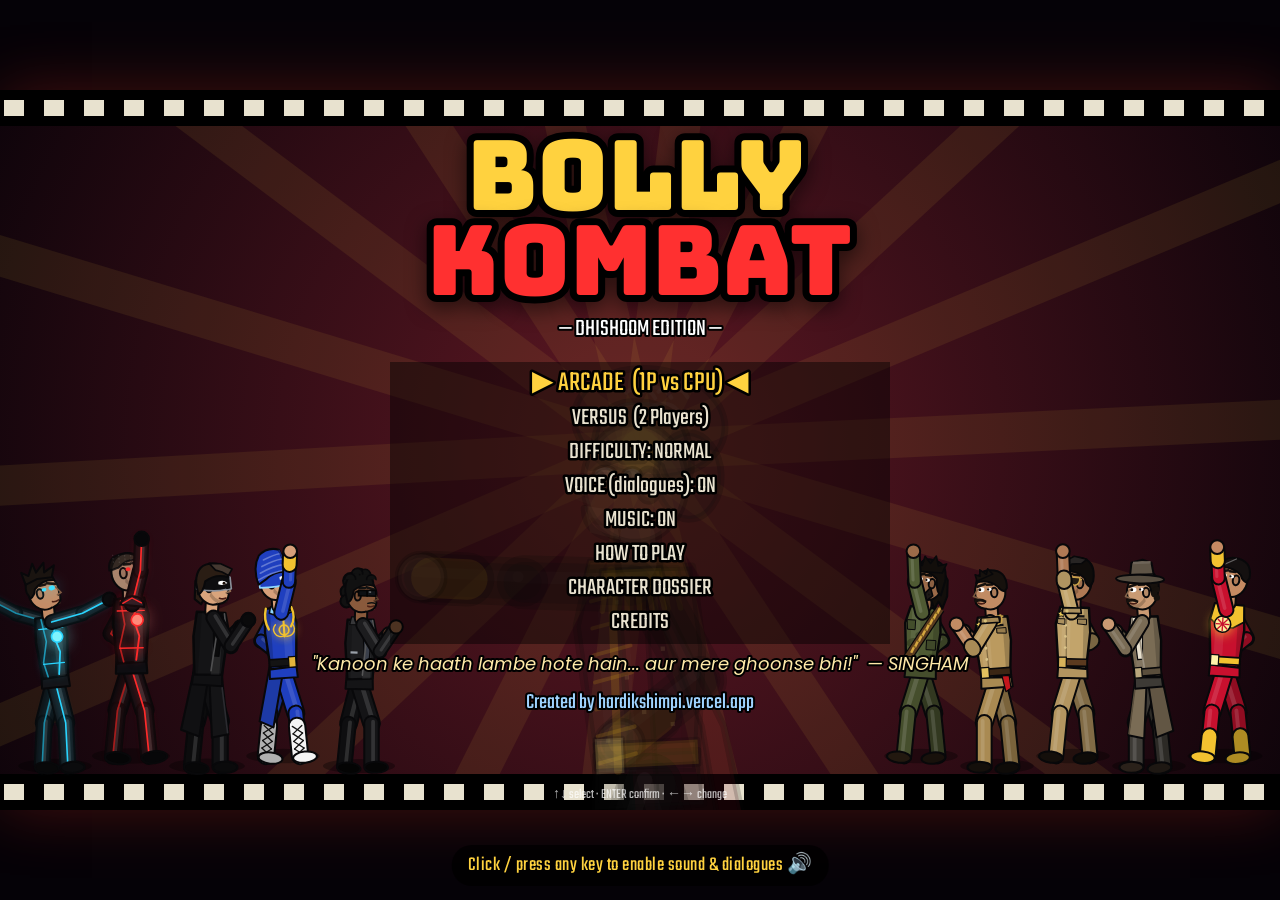
==== index.html @ a2e440c6 "Bolly Kombat: Bollywood superhero fighting game Mortal Kombat-style browser fighter (HTML5 Canvas, n" ====
<!doctype html>
<html lang="en">
<head>
  <meta charset="utf-8">
  <meta name="viewport" content="width=device-width, initial-scale=1">
  <title>Bolly Kombat — Dhishoom Edition</title>
  <link rel="preconnect" href="https://fonts.googleapis.com">
  <link rel="preconnect" href="https://fonts.gstatic.com" crossorigin>
  <link href="https://fonts.googleapis.com/css2?family=Bungee&family=Poppins:ital,wght@0,400;0,600;1,400;1,600&family=Teko:wght@500;600&display=swap" rel="stylesheet">
  <link rel="stylesheet" href="css/style.css">
</head>
<body>
  <canvas id="game" width="1280" height="720" tabindex="0"></canvas>
  <div id="hint">Click / press any key to enable sound &amp; dialogues 🔊</div>
  <script src="data/characters.js"></script>
  <script src="js/audio.js"></script>
  <script src="js/render.js"></script>
  <script src="js/game.js"></script>
  <script>
    const hint = document.getElementById('hint');
    const off = () => { hint.style.opacity = 0; setTimeout(() => hint.remove(), 600); removeEventListener('keydown', off); removeEventListener('pointerdown', off); };
    addEventListener('keydown', off); addEventListener('pointerdown', off);
    document.getElementById('game').focus();
  </script>
</body>
</html>
---- css/style.css ----
html, body {
  margin: 0;
  height: 100%;
  background: #050207;
  overflow: hidden;
}
body {
  display: flex;
  align-items: center;
  justify-content: center;
  font-family: "Teko", Arial, sans-serif;
}
#game {
  display: block;
  background: #000;
  image-rendering: auto;
  outline: none;
  box-shadow: 0 0 60px rgba(255, 60, 40, 0.25);
}
#hint {
  position: fixed;
  bottom: 14px;
  left: 50%;
  transform: translateX(-50%);
  padding: 6px 16px;
  border-radius: 20px;
  background: rgba(0, 0, 0, 0.75);
  color: #ffd23f;
  font-size: 20px;
  letter-spacing: 0.5px;
  pointer-events: none;
  transition: opacity 0.6s;
  white-space: nowrap;
}
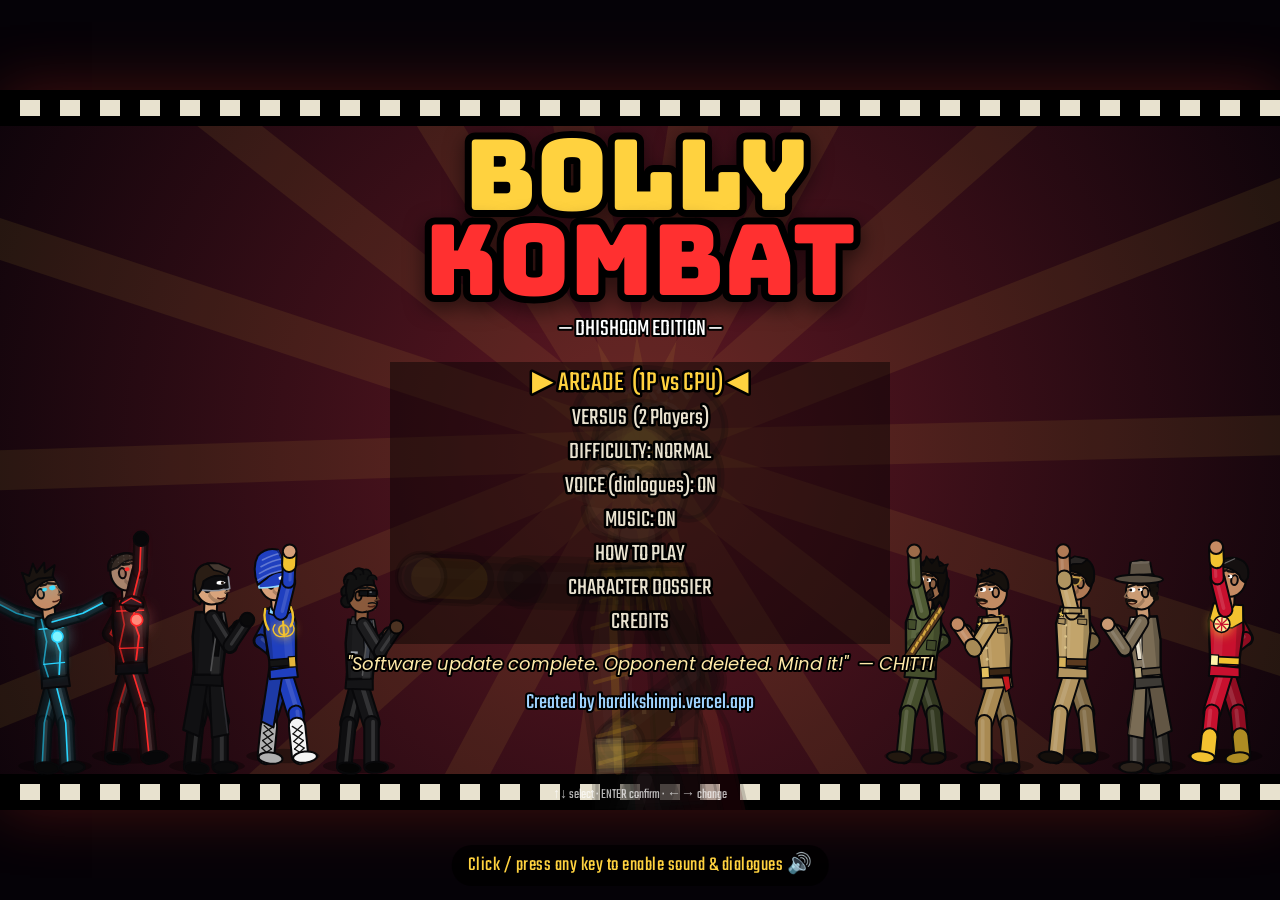
==== commit 7f7c4f31: "Add favicon, app icons and web manifest Co-Authored-By: Claude Opus 5.5 <noreply@anthropic.com>" ====
--- a/index.html
+++ b/index.html
@@ -4,6 +4,12 @@
   <meta charset="utf-8">
   <meta name="viewport" content="width=device-width, initial-scale=1">
   <title>Bolly Kombat — Dhishoom Edition</title>
+  <link rel="icon" href="favicon.svg" type="image/svg+xml">
+  <link rel="icon" href="icons/icon-32.png" type="image/png" sizes="32x32">
+  <link rel="icon" href="favicon.ico" sizes="any">
+  <link rel="apple-touch-icon" href="icons/apple-touch-icon.png">
+  <link rel="manifest" href="site.webmanifest">
+  <meta name="theme-color" content="#c8162a">
   <link rel="preconnect" href="https://fonts.googleapis.com">
   <link rel="preconnect" href="https://fonts.gstatic.com" crossorigin>
   <link href="https://fonts.googleapis.com/css2?family=Bungee&family=Poppins:ital,wght@0,400;0,600;1,400;1,600&family=Teko:wght@500;600&display=swap" rel="stylesheet">
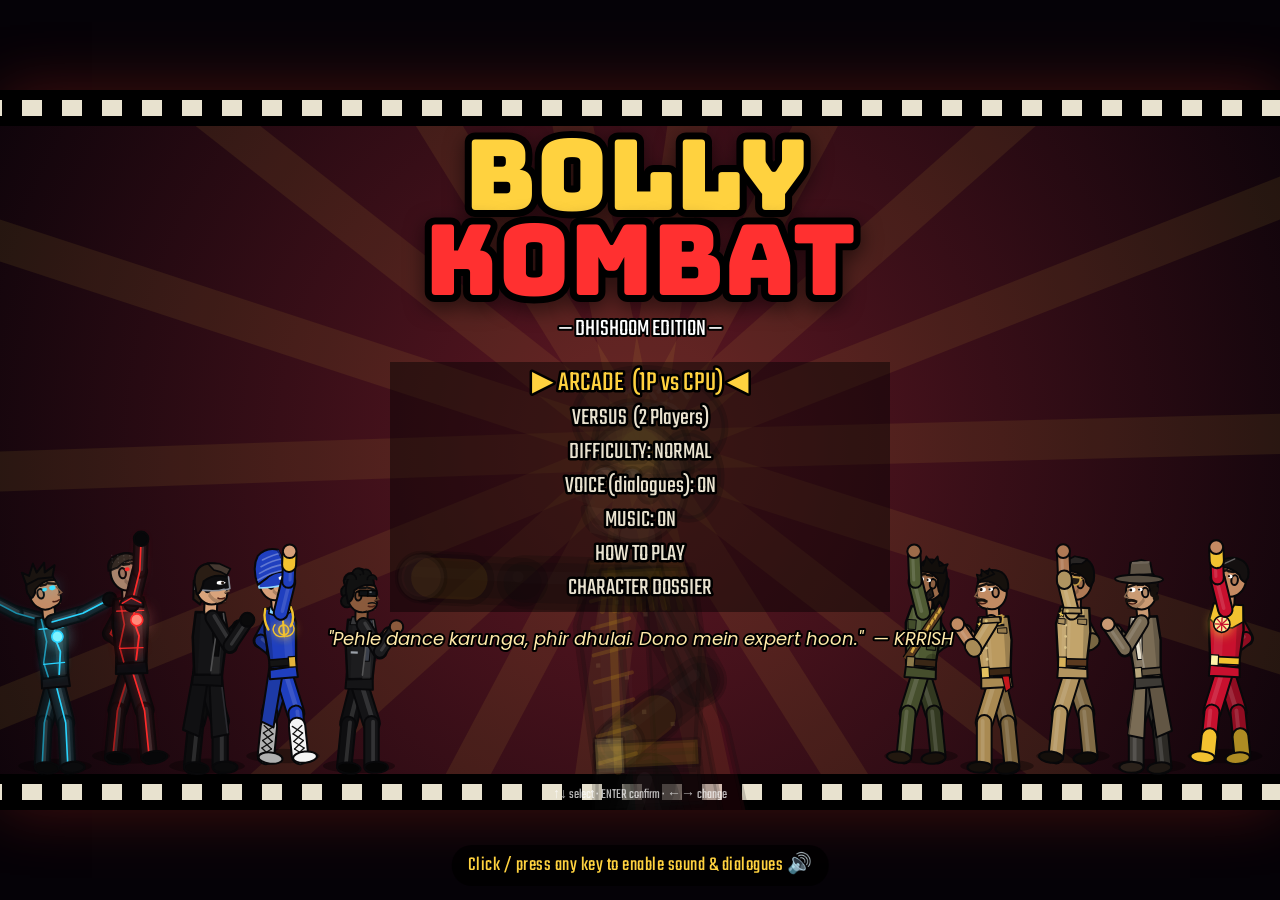
==== commit 7fc05aab: "Add Vercel Web Analytics; update live URL to bolly-kombat.vercel.app Co-Authored-By: Claude Opus 5.5" ====
--- a/index.html
+++ b/index.html
@@ -14,6 +14,11 @@
   <link rel="preconnect" href="https://fonts.gstatic.com" crossorigin>
   <link href="https://fonts.googleapis.com/css2?family=Bungee&family=Poppins:ital,wght@0,400;0,600;1,400;1,600&family=Teko:wght@500;600&display=swap" rel="stylesheet">
   <link rel="stylesheet" href="css/style.css">
+  <!-- Vercel Web Analytics (plain-HTML setup: no npm package needed) -->
+  <script>
+    window.va = window.va || function () { (window.vaq = window.vaq || []).push(arguments); };
+  </script>
+  <script defer src="/_vercel/insights/script.js"></script>
 </head>
 <body>
   <canvas id="game" width="1280" height="720" tabindex="0"></canvas>
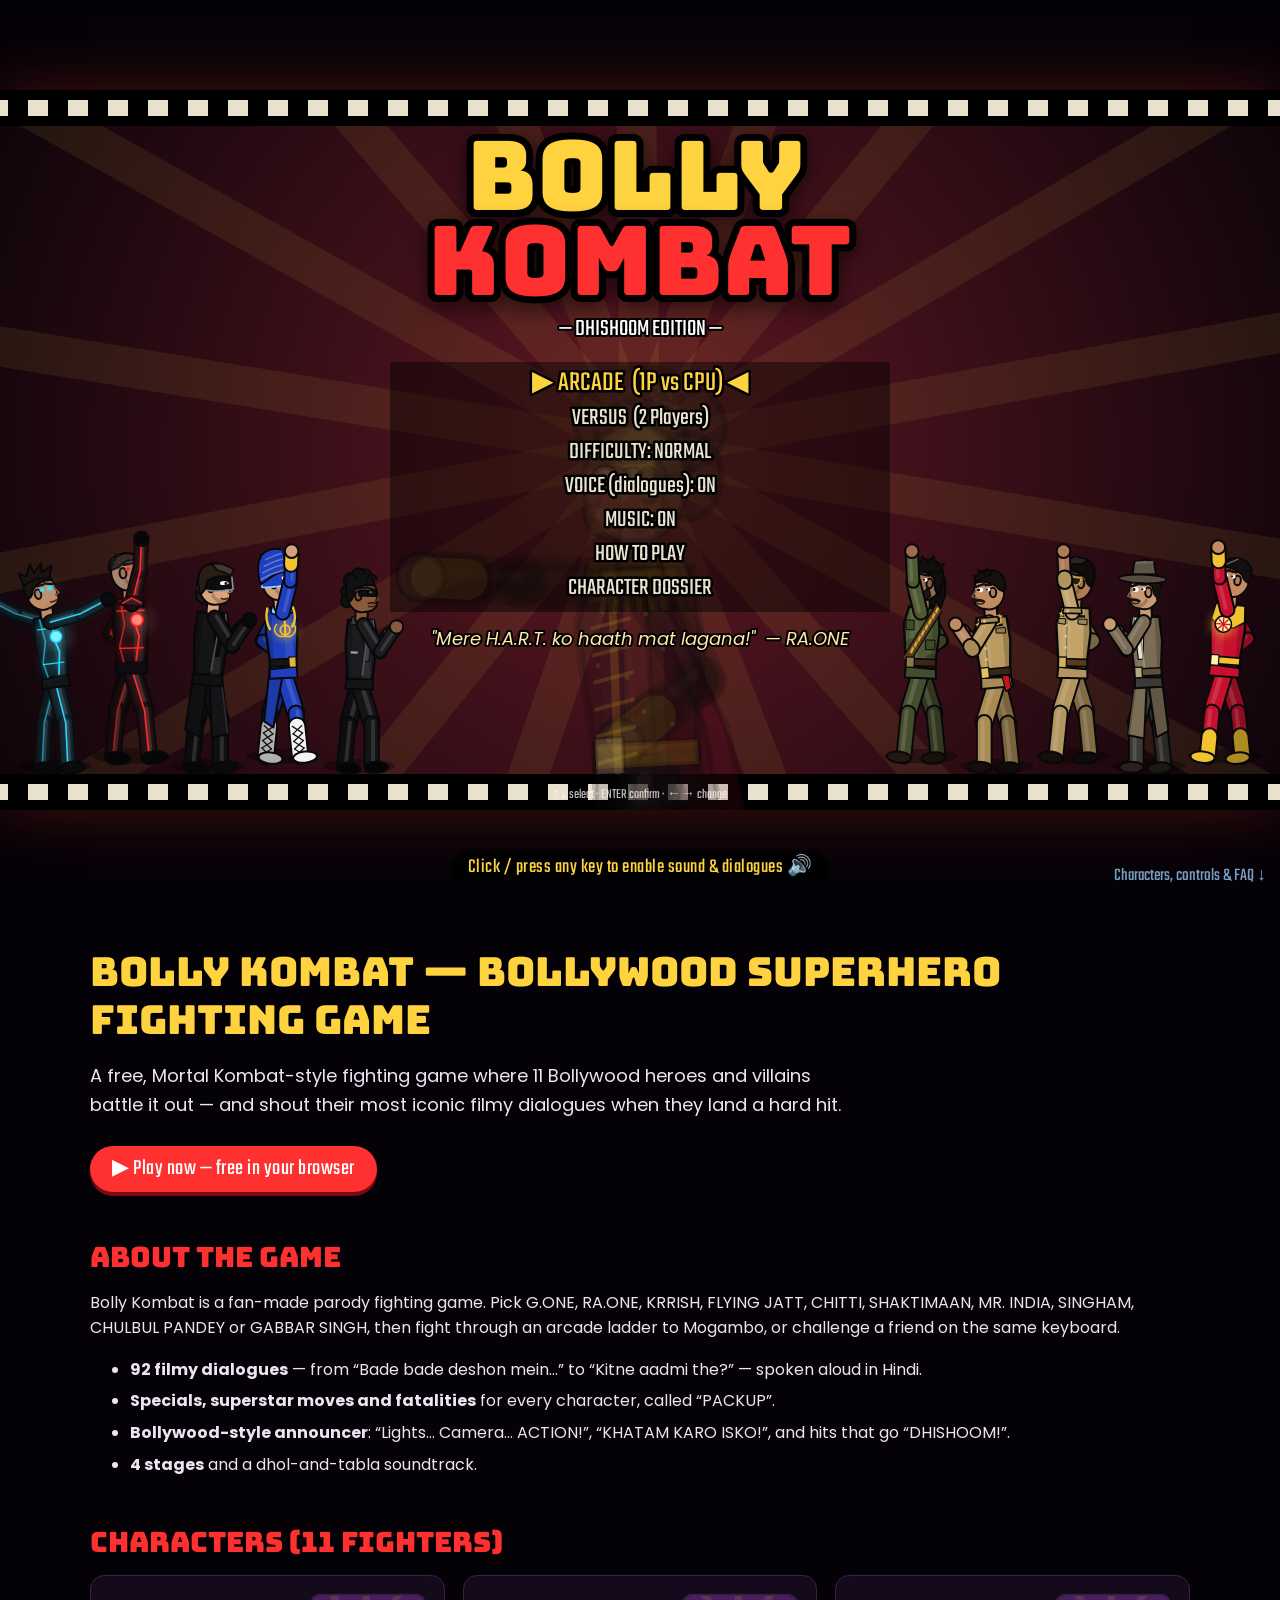
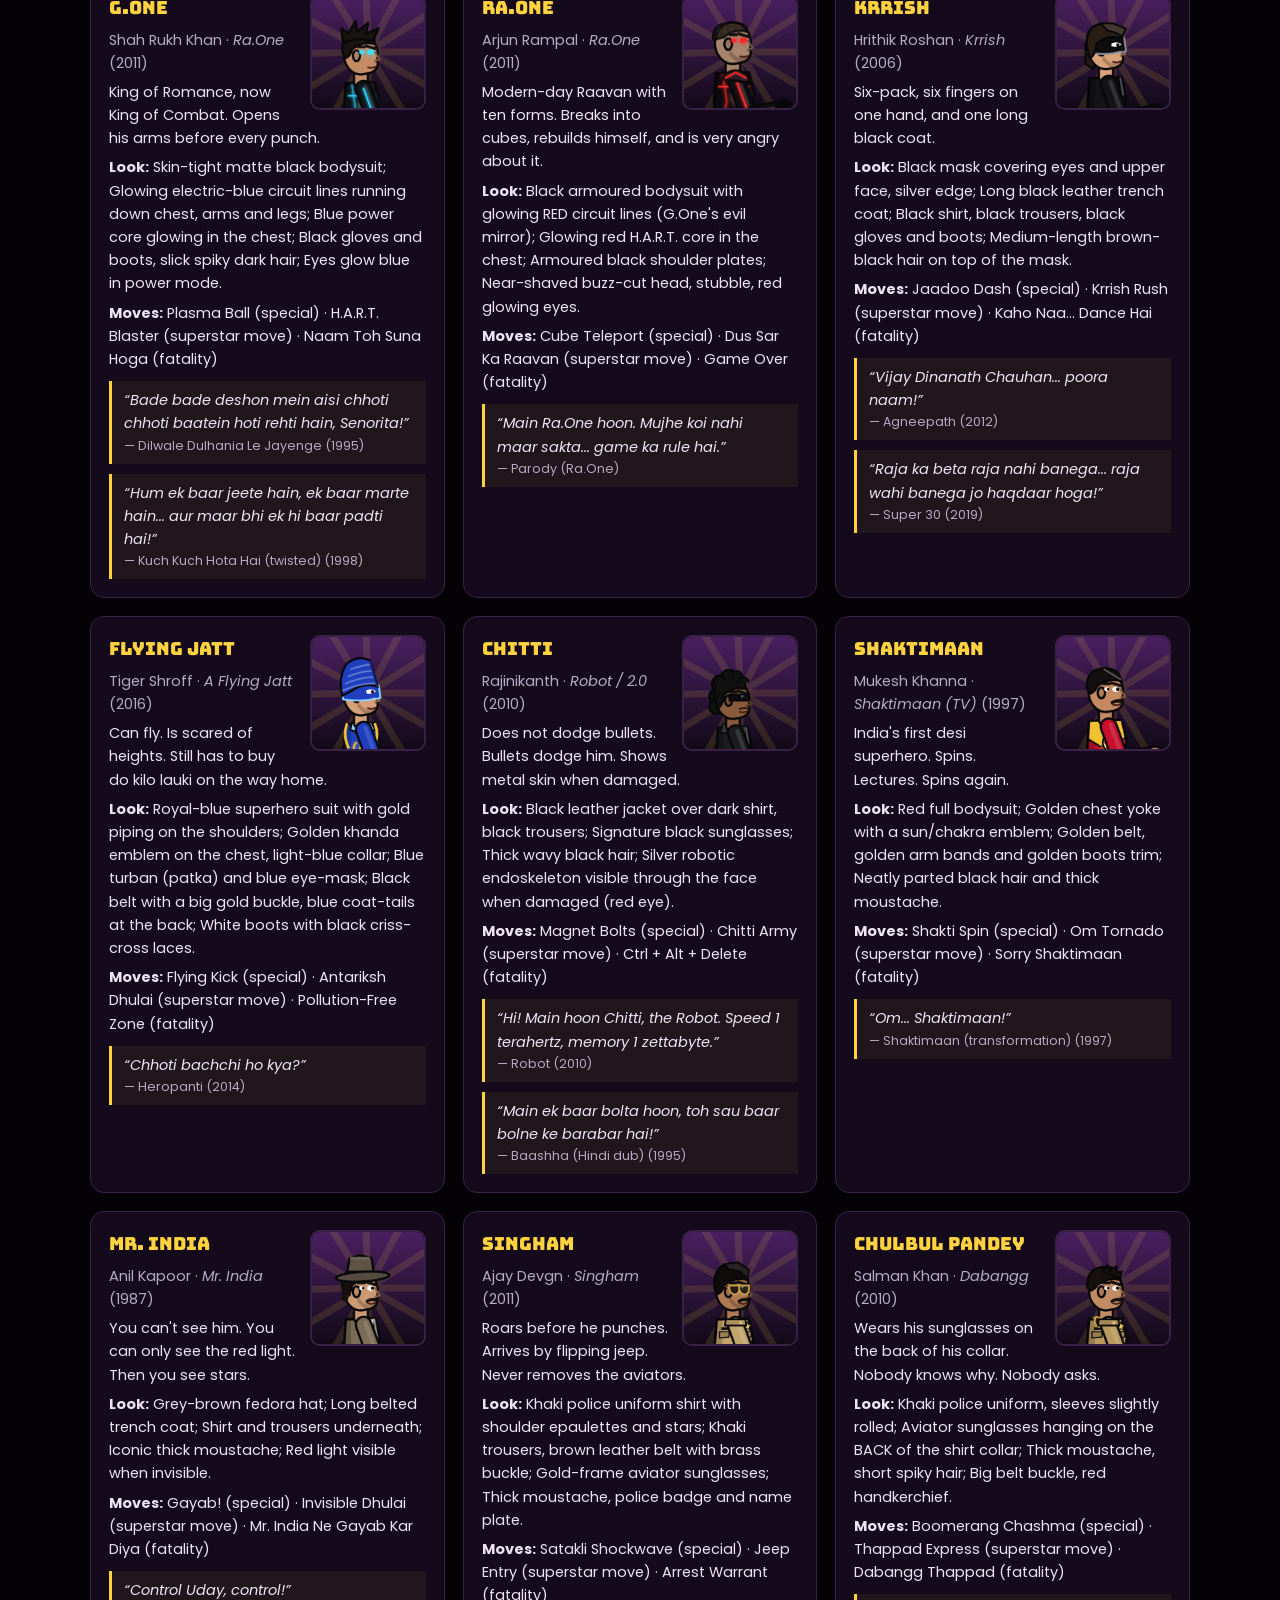
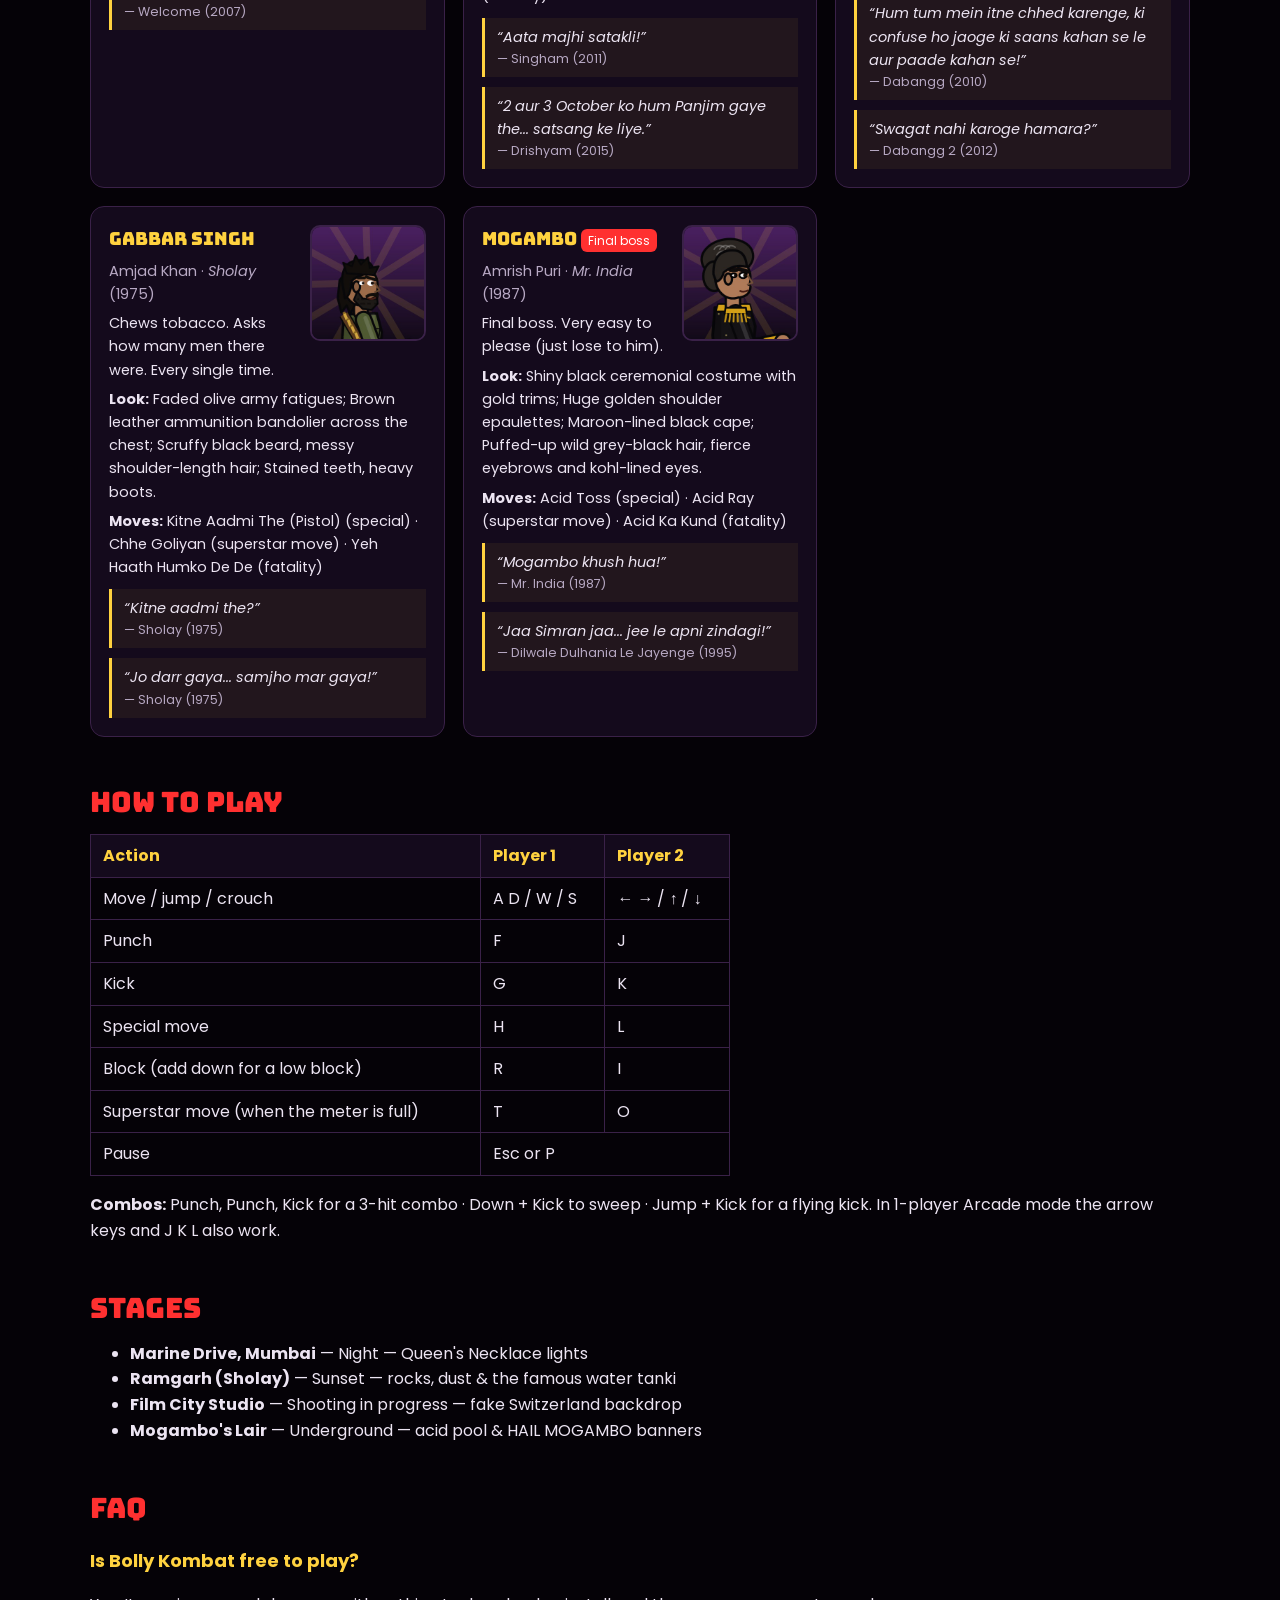
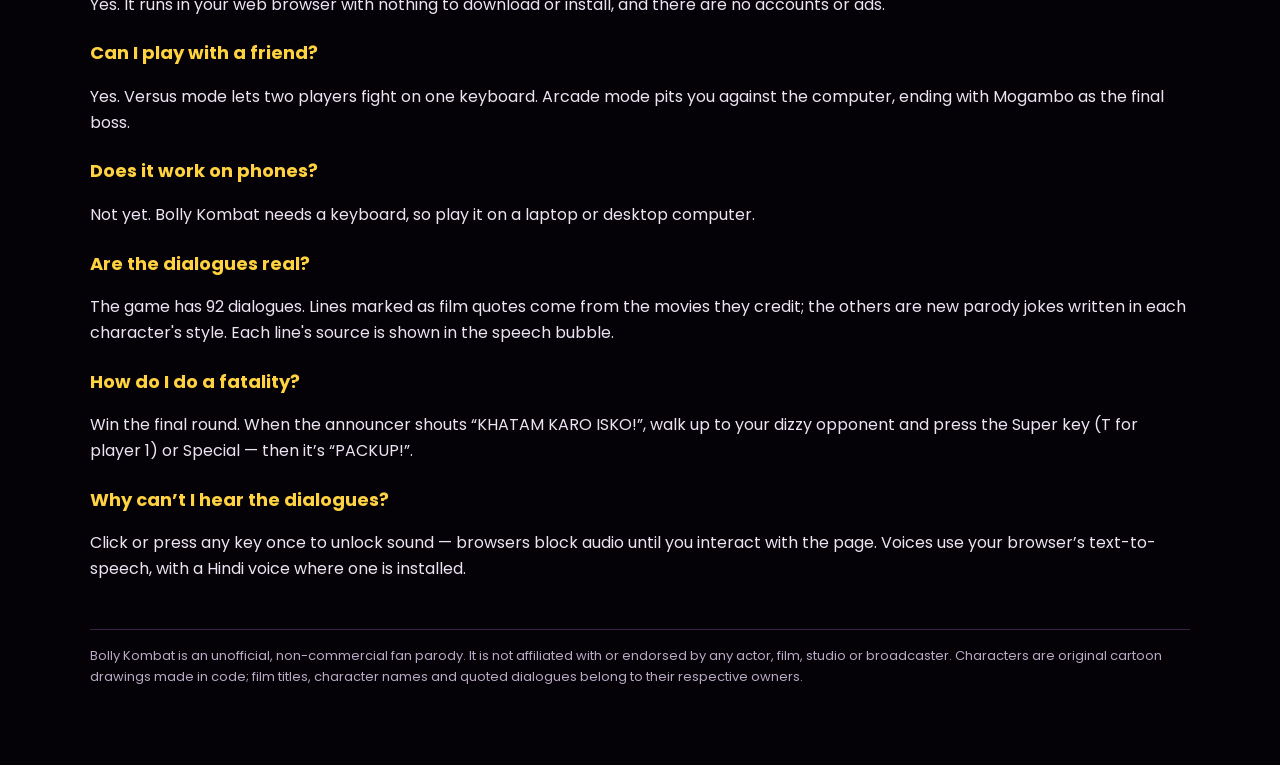
==== commit e125ffe1: "Make site SEO friendly - Descriptive title, meta description, canonical, Open Graph/Twitter cards - " ====
--- a/index.html
+++ b/index.html
@@ -3,7 +3,28 @@
 <head>
   <meta charset="utf-8">
   <meta name="viewport" content="width=device-width, initial-scale=1">
-  <title>Bolly Kombat — Dhishoom Edition</title>
+  <title>Bolly Kombat — Bollywood Superhero Fighting Game | Play Free Online</title>
+  <meta name="description" content="Free browser fighting game: G.One, Krrish, Flying Jatt, Chitti, Shaktimaan, Gabbar &amp; more Bollywood heroes battle and shout iconic filmy dialogues.">
+  <link rel="canonical" href="https://bolly-kombat.vercel.app/">
+  <meta name="robots" content="index, follow, max-image-preview:large">
+
+  <!-- Open Graph / social previews -->
+  <meta property="og:type" content="website">
+  <meta property="og:site_name" content="Bolly Kombat">
+  <meta property="og:url" content="https://bolly-kombat.vercel.app/">
+  <meta property="og:title" content="Bolly Kombat — Bollywood Superhero Fighting Game">
+  <meta property="og:description" content="Mortal Kombat-style fighting with Bollywood heroes who shout their iconic filmy dialogues. Play free in your browser.">
+  <meta property="og:image" content="https://bolly-kombat.vercel.app/images/og-image.jpg">
+  <meta property="og:image:width" content="1200">
+  <meta property="og:image:height" content="630">
+  <meta property="og:image:alt" content="Bolly Kombat title art with the full cartoon roster of Bollywood fighters on Marine Drive at night">
+  <meta property="og:locale" content="en_IN">
+  <meta name="twitter:card" content="summary_large_image">
+  <meta name="twitter:title" content="Bolly Kombat — Bollywood Superhero Fighting Game">
+  <meta name="twitter:description" content="Bollywood heroes fight Mortal Kombat-style and shout their iconic filmy dialogues. Play free in your browser.">
+  <meta name="twitter:image" content="https://bolly-kombat.vercel.app/images/og-image.jpg">
+  <meta name="twitter:image:alt" content="Bolly Kombat title art with the full cartoon roster of Bollywood fighters">
+
   <link rel="icon" href="favicon.svg" type="image/svg+xml">
   <link rel="icon" href="icons/icon-32.png" type="image/png" sizes="32x32">
   <link rel="icon" href="favicon.ico" sizes="any">
@@ -14,6 +35,119 @@
   <link rel="preconnect" href="https://fonts.gstatic.com" crossorigin>
   <link href="https://fonts.googleapis.com/css2?family=Bungee&family=Poppins:ital,wght@0,400;0,600;1,400;1,600&family=Teko:wght@500;600&display=swap" rel="stylesheet">
   <link rel="stylesheet" href="css/style.css">
+  <!-- JSONLD:START -->
+  <script type="application/ld+json">
+  {
+    "@context": "https://schema.org",
+    "@graph": [
+      {
+        "@type": "WebSite",
+        "@id": "https://bolly-kombat.vercel.app/#website",
+        "url": "https://bolly-kombat.vercel.app/",
+        "name": "Bolly Kombat",
+        "inLanguage": "en"
+      },
+      {
+        "@type": "VideoGame",
+        "@id": "https://bolly-kombat.vercel.app/#game",
+        "url": "https://bolly-kombat.vercel.app/",
+        "name": "Bolly Kombat",
+        "alternateName": "Bolly Kombat — Dhishoom Edition",
+        "description": "A free browser fighting game where 11 Bollywood superheroes and villains battle and shout their iconic filmy dialogues.",
+        "image": "https://bolly-kombat.vercel.app/images/og-image.jpg",
+        "genre": [
+          "Fighting game",
+          "Parody",
+          "Comedy"
+        ],
+        "gamePlatform": "Web browser",
+        "operatingSystem": "Any",
+        "applicationCategory": "Game",
+        "playMode": [
+          "SinglePlayer",
+          "MultiPlayer"
+        ],
+        "numberOfPlayers": {
+          "@type": "QuantitativeValue",
+          "minValue": 1,
+          "maxValue": 2
+        },
+        "inLanguage": [
+          "en",
+          "hi"
+        ],
+        "isAccessibleForFree": true,
+        "offers": {
+          "@type": "Offer",
+          "price": "0",
+          "priceCurrency": "USD",
+          "availability": "https://schema.org/InStock"
+        },
+        "character": [
+          {
+            "@type": "Person",
+            "name": "G.ONE",
+            "description": "The video-game superhero who walked out of the screen (Ra.One, 2011)"
+          },
+          {
+            "@type": "Person",
+            "name": "RA.ONE",
+            "description": "Rhythm Activated One — the video-game villain who cannot die (Ra.One, 2011)"
+          },
+          {
+            "@type": "Person",
+            "name": "KRRISH",
+            "description": "Krishna Mehra — masked hero with Jaadoo's powers (Krrish, 2006)"
+          },
+          {
+            "@type": "Person",
+            "name": "FLYING JATT",
+            "description": "Aman Dhillon — martial-arts teacher blessed by a sacred tree (A Flying Jatt, 2016)"
+          },
+          {
+            "@type": "Person",
+            "name": "CHITTI",
+            "description": "Chitti the Robot — speed 1 terahertz, memory 1 zettabyte (Robot / 2.0, 2010)"
+          },
+          {
+            "@type": "Person",
+            "name": "SHAKTIMAAN",
+            "description": "Gangadhar Vidyadhar Mayadhar Omkarnath Shastri (Shaktimaan (TV), 1997)"
+          },
+          {
+            "@type": "Person",
+            "name": "MR. INDIA",
+            "description": "Arun Verma — invisible when he wears the watch (Mr. India, 1987)"
+          },
+          {
+            "@type": "Person",
+            "name": "SINGHAM",
+            "description": "Inspector Bajirao Singham (Singham, 2011)"
+          },
+          {
+            "@type": "Person",
+            "name": "CHULBUL PANDEY",
+            "description": "Robin Hood Pandey (Dabangg, 2010)"
+          },
+          {
+            "@type": "Person",
+            "name": "GABBAR SINGH",
+            "description": "The dacoit of Ramgarh — pachaas pachaas kos door tak famous (Sholay, 1975)"
+          },
+          {
+            "@type": "Person",
+            "name": "MOGAMBO",
+            "description": "Supreme villain. Owner of a very large acid tub. (Mr. India, 1987)"
+          }
+        ],
+        "isPartOf": {
+          "@id": "https://bolly-kombat.vercel.app/#website"
+        }
+      }
+    ]
+  }
+  </script>
+  <!-- JSONLD:END -->
   <!-- Vercel Web Analytics (plain-HTML setup: no npm package needed) -->
   <script>
     window.va = window.va || function () { (window.vaq = window.vaq || []).push(arguments); };
@@ -21,8 +155,217 @@
   <script defer src="/_vercel/insights/script.js"></script>
 </head>
 <body>
-  <canvas id="game" width="1280" height="720" tabindex="0"></canvas>
-  <div id="hint">Click / press any key to enable sound &amp; dialogues 🔊</div>
+  <main>
+    <section id="play" aria-label="Play Bolly Kombat">
+      <canvas id="game" width="1280" height="720" tabindex="0" role="application"
+              aria-label="Bolly Kombat game. Use the keyboard: arrow keys or W A S D to move, Enter to select.">
+        Bolly Kombat needs a browser with JavaScript and canvas support.
+      </canvas>
+      <div id="hint">Click / press any key to enable sound &amp; dialogues 🔊</div>
+      <a id="more" href="#characters">Characters, controls &amp; FAQ ↓</a>
+    </section>
+
+    <article id="info" class="info">
+      <!-- SEO:START -->
+    <header class="intro">
+      <h1>Bolly Kombat — Bollywood Superhero Fighting Game</h1>
+      <p class="lead">A free, Mortal Kombat-style fighting game where 11 Bollywood heroes and villains battle it out — and shout their most iconic filmy dialogues when they land a hard hit.</p>
+      <a class="cta" href="#play">▶ Play now — free in your browser</a>
+    </header>
+
+    <section aria-labelledby="about-h">
+      <h2 id="about-h">About the game</h2>
+      <p>Bolly Kombat is a fan-made parody fighting game. Pick G.ONE, RA.ONE, KRRISH, FLYING JATT, CHITTI, SHAKTIMAAN, MR. INDIA, SINGHAM, CHULBUL PANDEY or GABBAR SINGH, then fight through an arcade ladder to Mogambo, or challenge a friend on the same keyboard.</p>
+      <ul class="features">
+        <li><strong>92 filmy dialogues</strong> — from “Bade bade deshon mein…” to “Kitne aadmi the?” — spoken aloud in Hindi.</li>
+        <li><strong>Specials, superstar moves and fatalities</strong> for every character, called “PACKUP”.</li>
+        <li><strong>Bollywood-style announcer</strong>: “Lights… Camera… ACTION!”, “KHATAM KARO ISKO!”, and hits that go “DHISHOOM!”.</li>
+        <li><strong>4 stages</strong> and a dhol-and-tabla soundtrack.</li>
+      </ul>
+    </section>
+
+    <section id="characters" aria-labelledby="chars-h">
+      <h2 id="chars-h">Characters (11 fighters)</h2>
+      <div class="grid">
+        <article class="card" id="char-gone">
+          <img src="images/characters/gone.jpg" width="160" height="160" loading="lazy"
+               alt="Cartoon portrait of G.ONE, Shah Rukh Khan's character from Ra.One (2011), in Bolly Kombat">
+          <h3>G.ONE</h3>
+          <p class="meta">Shah Rukh Khan · <em>Ra.One</em> (2011)</p>
+          <p>King of Romance, now King of Combat. Opens his arms before every punch.</p>
+          <p><strong>Look:</strong> Skin-tight matte black bodysuit; Glowing electric-blue circuit lines running down chest, arms and legs; Blue power core glowing in the chest; Black gloves and boots, slick spiky dark hair; Eyes glow blue in power mode.</p>
+          <p><strong>Moves:</strong> Plasma Ball (special) · H.A.R.T. Blaster (superstar move) · Naam Toh Suna Hoga (fatality)</p>
+          <blockquote>“Bade bade deshon mein aisi chhoti chhoti baatein hoti rehti hain, Senorita!” <cite>— Dilwale Dulhania Le Jayenge (1995)</cite></blockquote>
+          <blockquote>“Hum ek baar jeete hain, ek baar marte hain... aur maar bhi ek hi baar padti hai!” <cite>— Kuch Kuch Hota Hai (twisted) (1998)</cite></blockquote>
+        </article>
+
+        <article class="card" id="char-raone">
+          <img src="images/characters/raone.jpg" width="160" height="160" loading="lazy"
+               alt="Cartoon portrait of RA.ONE, Arjun Rampal's character from Ra.One (2011), in Bolly Kombat">
+          <h3>RA.ONE</h3>
+          <p class="meta">Arjun Rampal · <em>Ra.One</em> (2011)</p>
+          <p>Modern-day Raavan with ten forms. Breaks into cubes, rebuilds himself, and is very angry about it.</p>
+          <p><strong>Look:</strong> Black armoured bodysuit with glowing RED circuit lines (G.One's evil mirror); Glowing red H.A.R.T. core in the chest; Armoured black shoulder plates; Near-shaved buzz-cut head, stubble, red glowing eyes.</p>
+          <p><strong>Moves:</strong> Cube Teleport (special) · Dus Sar Ka Raavan (superstar move) · Game Over (fatality)</p>
+          <blockquote>“Main Ra.One hoon. Mujhe koi nahi maar sakta... game ka rule hai.” <cite>— Parody (Ra.One)</cite></blockquote>
+        </article>
+
+        <article class="card" id="char-krrish">
+          <img src="images/characters/krrish.jpg" width="160" height="160" loading="lazy"
+               alt="Cartoon portrait of KRRISH, Hrithik Roshan's character from Krrish (2006), in Bolly Kombat">
+          <h3>KRRISH</h3>
+          <p class="meta">Hrithik Roshan · <em>Krrish</em> (2006)</p>
+          <p>Six-pack, six fingers on one hand, and one long black coat.</p>
+          <p><strong>Look:</strong> Black mask covering eyes and upper face, silver edge; Long black leather trench coat; Black shirt, black trousers, black gloves and boots; Medium-length brown-black hair on top of the mask.</p>
+          <p><strong>Moves:</strong> Jaadoo Dash (special) · Krrish Rush (superstar move) · Kaho Naa... Dance Hai (fatality)</p>
+          <blockquote>“Vijay Dinanath Chauhan... poora naam!” <cite>— Agneepath (2012)</cite></blockquote>
+          <blockquote>“Raja ka beta raja nahi banega... raja wahi banega jo haqdaar hoga!” <cite>— Super 30 (2019)</cite></blockquote>
+        </article>
+
+        <article class="card" id="char-jatt">
+          <img src="images/characters/jatt.jpg" width="160" height="160" loading="lazy"
+               alt="Cartoon portrait of FLYING JATT, Tiger Shroff's character from A Flying Jatt (2016), in Bolly Kombat">
+          <h3>FLYING JATT</h3>
+          <p class="meta">Tiger Shroff · <em>A Flying Jatt</em> (2016)</p>
+          <p>Can fly. Is scared of heights. Still has to buy do kilo lauki on the way home.</p>
+          <p><strong>Look:</strong> Royal-blue superhero suit with gold piping on the shoulders; Golden khanda emblem on the chest, light-blue collar; Blue turban (patka) and blue eye-mask; Black belt with a big gold buckle, blue coat-tails at the back; White boots with black criss-cross laces.</p>
+          <p><strong>Moves:</strong> Flying Kick (special) · Antariksh Dhulai (superstar move) · Pollution-Free Zone (fatality)</p>
+          <blockquote>“Chhoti bachchi ho kya?” <cite>— Heropanti (2014)</cite></blockquote>
+        </article>
+
+        <article class="card" id="char-chitti">
+          <img src="images/characters/chitti.jpg" width="160" height="160" loading="lazy"
+               alt="Cartoon portrait of CHITTI, Rajinikanth's character from Robot / 2.0 (2010), in Bolly Kombat">
+          <h3>CHITTI</h3>
+          <p class="meta">Rajinikanth · <em>Robot / 2.0</em> (2010)</p>
+          <p>Does not dodge bullets. Bullets dodge him. Shows metal skin when damaged.</p>
+          <p><strong>Look:</strong> Black leather jacket over dark shirt, black trousers; Signature black sunglasses; Thick wavy black hair; Silver robotic endoskeleton visible through the face when damaged (red eye).</p>
+          <p><strong>Moves:</strong> Magnet Bolts (special) · Chitti Army (superstar move) · Ctrl + Alt + Delete (fatality)</p>
+          <blockquote>“Hi! Main hoon Chitti, the Robot. Speed 1 terahertz, memory 1 zettabyte.” <cite>— Robot (2010)</cite></blockquote>
+          <blockquote>“Main ek baar bolta hoon, toh sau baar bolne ke barabar hai!” <cite>— Baashha (Hindi dub) (1995)</cite></blockquote>
+        </article>
+
+        <article class="card" id="char-shaktimaan">
+          <img src="images/characters/shaktimaan.jpg" width="160" height="160" loading="lazy"
+               alt="Cartoon portrait of SHAKTIMAAN, Mukesh Khanna's character from Shaktimaan (TV) (1997), in Bolly Kombat">
+          <h3>SHAKTIMAAN</h3>
+          <p class="meta">Mukesh Khanna · <em>Shaktimaan (TV)</em> (1997)</p>
+          <p>India's first desi superhero. Spins. Lectures. Spins again.</p>
+          <p><strong>Look:</strong> Red full bodysuit; Golden chest yoke with a sun/chakra emblem; Golden belt, golden arm bands and golden boots trim; Neatly parted black hair and thick moustache.</p>
+          <p><strong>Moves:</strong> Shakti Spin (special) · Om Tornado (superstar move) · Sorry Shaktimaan (fatality)</p>
+          <blockquote>“Om... Shaktimaan!” <cite>— Shaktimaan (transformation) (1997)</cite></blockquote>
+        </article>
+
+        <article class="card" id="char-mrindia">
+          <img src="images/characters/mrindia.jpg" width="160" height="160" loading="lazy"
+               alt="Cartoon portrait of MR. INDIA, Anil Kapoor's character from Mr. India (1987), in Bolly Kombat">
+          <h3>MR. INDIA</h3>
+          <p class="meta">Anil Kapoor · <em>Mr. India</em> (1987)</p>
+          <p>You can't see him. You can only see the red light. Then you see stars.</p>
+          <p><strong>Look:</strong> Grey-brown fedora hat; Long belted trench coat; Shirt and trousers underneath; Iconic thick moustache; Red light visible when invisible.</p>
+          <p><strong>Moves:</strong> Gayab! (special) · Invisible Dhulai (superstar move) · Mr. India Ne Gayab Kar Diya (fatality)</p>
+          <blockquote>“Control Uday, control!” <cite>— Welcome (2007)</cite></blockquote>
+        </article>
+
+        <article class="card" id="char-singham">
+          <img src="images/characters/singham.jpg" width="160" height="160" loading="lazy"
+               alt="Cartoon portrait of SINGHAM, Ajay Devgn's character from Singham (2011), in Bolly Kombat">
+          <h3>SINGHAM</h3>
+          <p class="meta">Ajay Devgn · <em>Singham</em> (2011)</p>
+          <p>Roars before he punches. Arrives by flipping jeep. Never removes the aviators.</p>
+          <p><strong>Look:</strong> Khaki police uniform shirt with shoulder epaulettes and stars; Khaki trousers, brown leather belt with brass buckle; Gold-frame aviator sunglasses; Thick moustache, police badge and name plate.</p>
+          <p><strong>Moves:</strong> Satakli Shockwave (special) · Jeep Entry (superstar move) · Arrest Warrant (fatality)</p>
+          <blockquote>“Aata majhi satakli!” <cite>— Singham (2011)</cite></blockquote>
+          <blockquote>“2 aur 3 October ko hum Panjim gaye the... satsang ke liye.” <cite>— Drishyam (2015)</cite></blockquote>
+        </article>
+
+        <article class="card" id="char-chulbul">
+          <img src="images/characters/chulbul.jpg" width="160" height="160" loading="lazy"
+               alt="Cartoon portrait of CHULBUL PANDEY, Salman Khan's character from Dabangg (2010), in Bolly Kombat">
+          <h3>CHULBUL PANDEY</h3>
+          <p class="meta">Salman Khan · <em>Dabangg</em> (2010)</p>
+          <p>Wears his sunglasses on the back of his collar. Nobody knows why. Nobody asks.</p>
+          <p><strong>Look:</strong> Khaki police uniform, sleeves slightly rolled; Aviator sunglasses hanging on the BACK of the shirt collar; Thick moustache, short spiky hair; Big belt buckle, red handkerchief.</p>
+          <p><strong>Moves:</strong> Boomerang Chashma (special) · Thappad Express (superstar move) · Dabangg Thappad (fatality)</p>
+          <blockquote>“Hum tum mein itne chhed karenge, ki confuse ho jaoge ki saans kahan se le aur paade kahan se!” <cite>— Dabangg (2010)</cite></blockquote>
+          <blockquote>“Swagat nahi karoge hamara?” <cite>— Dabangg 2 (2012)</cite></blockquote>
+        </article>
+
+        <article class="card" id="char-gabbar">
+          <img src="images/characters/gabbar.jpg" width="160" height="160" loading="lazy"
+               alt="Cartoon portrait of GABBAR SINGH, Amjad Khan's character from Sholay (1975), in Bolly Kombat">
+          <h3>GABBAR SINGH</h3>
+          <p class="meta">Amjad Khan · <em>Sholay</em> (1975)</p>
+          <p>Chews tobacco. Asks how many men there were. Every single time.</p>
+          <p><strong>Look:</strong> Faded olive army fatigues; Brown leather ammunition bandolier across the chest; Scruffy black beard, messy shoulder-length hair; Stained teeth, heavy boots.</p>
+          <p><strong>Moves:</strong> Kitne Aadmi The (Pistol) (special) · Chhe Goliyan (superstar move) · Yeh Haath Humko De De (fatality)</p>
+          <blockquote>“Kitne aadmi the?” <cite>— Sholay (1975)</cite></blockquote>
+          <blockquote>“Jo darr gaya... samjho mar gaya!” <cite>— Sholay (1975)</cite></blockquote>
+        </article>
+
+        <article class="card" id="char-mogambo">
+          <img src="images/characters/mogambo.jpg" width="160" height="160" loading="lazy"
+               alt="Cartoon portrait of MOGAMBO, Amrish Puri's character from Mr. India (1987), in Bolly Kombat">
+          <h3>MOGAMBO <span class="tag">Final boss</span></h3>
+          <p class="meta">Amrish Puri · <em>Mr. India</em> (1987)</p>
+          <p>Final boss. Very easy to please (just lose to him).</p>
+          <p><strong>Look:</strong> Shiny black ceremonial costume with gold trims; Huge golden shoulder epaulettes; Maroon-lined black cape; Puffed-up wild grey-black hair, fierce eyebrows and kohl-lined eyes.</p>
+          <p><strong>Moves:</strong> Acid Toss (special) · Acid Ray (superstar move) · Acid Ka Kund (fatality)</p>
+          <blockquote>“Mogambo khush hua!” <cite>— Mr. India (1987)</cite></blockquote>
+          <blockquote>“Jaa Simran jaa... jee le apni zindagi!” <cite>— Dilwale Dulhania Le Jayenge (1995)</cite></blockquote>
+        </article>
+      </div>
+    </section>
+
+    <section id="how-to-play" aria-labelledby="howto-h">
+      <h2 id="howto-h">How to play</h2>
+      <table>
+        <thead><tr><th>Action</th><th>Player 1</th><th>Player 2</th></tr></thead>
+        <tbody>
+          <tr><td>Move / jump / crouch</td><td>A D / W / S</td><td>← → / ↑ / ↓</td></tr>
+          <tr><td>Punch</td><td>F</td><td>J</td></tr>
+          <tr><td>Kick</td><td>G</td><td>K</td></tr>
+          <tr><td>Special move</td><td>H</td><td>L</td></tr>
+          <tr><td>Block (add down for a low block)</td><td>R</td><td>I</td></tr>
+          <tr><td>Superstar move (when the meter is full)</td><td>T</td><td>O</td></tr>
+          <tr><td>Pause</td><td colspan="2">Esc or P</td></tr>
+        </tbody>
+      </table>
+      <p><strong>Combos:</strong> Punch, Punch, Kick for a 3-hit combo · Down + Kick to sweep · Jump + Kick for a flying kick. In 1-player Arcade mode the arrow keys and J K L also work.</p>
+    </section>
+
+    <section aria-labelledby="stages-h">
+      <h2 id="stages-h">Stages</h2>
+      <ul>
+        <li><strong>Marine Drive, Mumbai</strong> — Night — Queen's Necklace lights</li>
+        <li><strong>Ramgarh (Sholay)</strong> — Sunset — rocks, dust &amp; the famous water tanki</li>
+        <li><strong>Film City Studio</strong> — Shooting in progress — fake Switzerland backdrop</li>
+        <li><strong>Mogambo's Lair</strong> — Underground — acid pool &amp; HAIL MOGAMBO banners</li>
+      </ul>
+    </section>
+
+    <section id="faq" aria-labelledby="faq-h">
+      <h2 id="faq-h">FAQ</h2>
+      <h3>Is Bolly Kombat free to play?</h3>
+      <p>Yes. It runs in your web browser with nothing to download or install, and there are no accounts or ads.</p>
+      <h3>Can I play with a friend?</h3>
+      <p>Yes. Versus mode lets two players fight on one keyboard. Arcade mode pits you against the computer, ending with Mogambo as the final boss.</p>
+      <h3>Does it work on phones?</h3>
+      <p>Not yet. Bolly Kombat needs a keyboard, so play it on a laptop or desktop computer.</p>
+      <h3>Are the dialogues real?</h3>
+      <p>The game has 92 dialogues. Lines marked as film quotes come from the movies they credit; the others are new parody jokes written in each character's style. Each line's source is shown in the speech bubble.</p>
+      <h3>How do I do a fatality?</h3>
+      <p>Win the final round. When the announcer shouts “KHATAM KARO ISKO!”, walk up to your dizzy opponent and press the Super key (T for player 1) or Special — then it’s “PACKUP!”.</p>
+      <h3>Why can’t I hear the dialogues?</h3>
+      <p>Click or press any key once to unlock sound — browsers block audio until you interact with the page. Voices use your browser’s text-to-speech, with a Hindi voice where one is installed.</p>
+    </section>
+
+    <p class="disclaimer">Bolly Kombat is an unofficial, non-commercial fan parody. It is not affiliated with or endorsed by any actor, film, studio or broadcaster. Characters are original cartoon drawings made in code; film titles, character names and quoted dialogues belong to their respective owners.</p>
+      <!-- SEO:END -->
+    </article>
+  </main>
+  <noscript><p class="info">Bolly Kombat is a browser game and needs JavaScript enabled to play.</p></noscript>
+
   <script src="data/characters.js"></script>
   <script src="js/audio.js"></script>
   <script src="js/render.js"></script>
@@ -31,7 +374,7 @@
     const hint = document.getElementById('hint');
     const off = () => { hint.style.opacity = 0; setTimeout(() => hint.remove(), 600); removeEventListener('keydown', off); removeEventListener('pointerdown', off); };
     addEventListener('keydown', off); addEventListener('pointerdown', off);
-    document.getElementById('game').focus();
+    document.getElementById('game').focus({ preventScroll: true });
   </script>
 </body>
 </html>
--- a/css/style.css
+++ b/css/style.css
@@ -1,34 +1,143 @@
+:root {
+  --bg: #050207;
+  --panel: #140a1c;
+  --line: #3a2148;
+  --text: #ece4f2;
+  --muted: #b8a9c4;
+  --gold: #ffd23f;
+  --red: #ff3030;
+  --blue: #9fd3ff;
+}
 html, body {
   margin: 0;
-  height: 100%;
-  background: #050207;
-  overflow: hidden;
+  background: var(--bg);
+  color: var(--text);
 }
-body {
+html { scroll-behavior: smooth; }
+body { font-family: "Poppins", "Segoe UI", Arial, sans-serif; line-height: 1.6; }
+
+/* ── game screen (first viewport) ── */
+#play {
+  position: relative;
+  height: 100vh;
+  height: 100svh;
   display: flex;
   align-items: center;
   justify-content: center;
-  font-family: "Teko", Arial, sans-serif;
+  overflow: hidden;
 }
 #game {
   display: block;
   background: #000;
-  image-rendering: auto;
   outline: none;
   box-shadow: 0 0 60px rgba(255, 60, 40, 0.25);
 }
 #hint {
-  position: fixed;
+  position: absolute;
   bottom: 14px;
   left: 50%;
   transform: translateX(-50%);
   padding: 6px 16px;
   border-radius: 20px;
   background: rgba(0, 0, 0, 0.75);
-  color: #ffd23f;
-  font-size: 20px;
+  color: var(--gold);
+  font: 20px/1.2 "Teko", Arial, sans-serif;
   letter-spacing: 0.5px;
   pointer-events: none;
   transition: opacity 0.6s;
   white-space: nowrap;
 }
+#more {
+  position: absolute;
+  right: 14px;
+  bottom: 12px;
+  color: var(--blue);
+  font: 18px/1.2 "Teko", Arial, sans-serif;
+  text-decoration: none;
+  opacity: 0.75;
+}
+#more:hover, #more:focus-visible { opacity: 1; text-decoration: underline; }
+
+/* ── crawlable content below the game ── */
+.info {
+  max-width: 1100px;
+  margin: 0 auto;
+  padding: 48px 20px 64px;
+}
+.info h1, .info h2 {
+  font-family: "Bungee", Impact, sans-serif;
+  font-weight: 400;
+  line-height: 1.2;
+}
+.info h1 { color: var(--gold); font-size: clamp(26px, 4vw, 40px); margin: 0 0 12px; }
+.info h2 { color: var(--red); font-size: clamp(20px, 3vw, 28px); margin: 48px 0 16px; }
+.info h3 { color: var(--gold); margin: 22px 0 6px; font-size: 18px; }
+.info a { color: var(--blue); }
+.lead { font-size: 18px; color: var(--text); max-width: 760px; }
+.cta {
+  display: inline-block;
+  margin-top: 8px;
+  padding: 10px 22px;
+  border-radius: 999px;
+  background: var(--red);
+  color: #fff !important;
+  font: 22px/1.2 "Teko", Arial, sans-serif;
+  letter-spacing: 0.5px;
+  text-decoration: none;
+  box-shadow: 0 4px 0 #7a0a14;
+}
+.cta:hover { filter: brightness(1.1); }
+.features li { margin: 6px 0; }
+
+.grid {
+  display: grid;
+  grid-template-columns: repeat(auto-fill, minmax(300px, 1fr));
+  gap: 18px;
+}
+.card {
+  background: var(--panel);
+  border: 1px solid var(--line);
+  border-radius: 14px;
+  padding: 18px;
+  font-size: 14.5px;
+}
+.card img {
+  float: right;
+  width: 112px;
+  height: 112px;
+  margin: 0 0 8px 12px;
+  border-radius: 10px;
+  border: 2px solid var(--line);
+}
+.card h3 { margin-top: 0; font-family: "Bungee", Impact, sans-serif; font-weight: 400; }
+.card p { margin: 6px 0; }
+.card .meta { color: var(--muted); }
+.tag {
+  font: 12px/1 "Poppins", Arial, sans-serif;
+  background: var(--red);
+  color: #fff;
+  padding: 3px 7px;
+  border-radius: 6px;
+  vertical-align: middle;
+}
+blockquote {
+  clear: both;
+  margin: 10px 0 0;
+  padding: 8px 12px;
+  border-left: 3px solid var(--gold);
+  background: rgba(255, 210, 63, 0.06);
+  font-style: italic;
+}
+cite { display: block; font-style: normal; font-size: 12.5px; color: var(--muted); }
+
+table { border-collapse: collapse; width: 100%; max-width: 640px; }
+th, td { border: 1px solid var(--line); padding: 8px 12px; text-align: left; }
+th { background: var(--panel); color: var(--gold); }
+
+.disclaimer {
+  margin-top: 48px;
+  padding-top: 16px;
+  border-top: 1px solid var(--line);
+  font-size: 13px;
+  color: var(--muted);
+}
